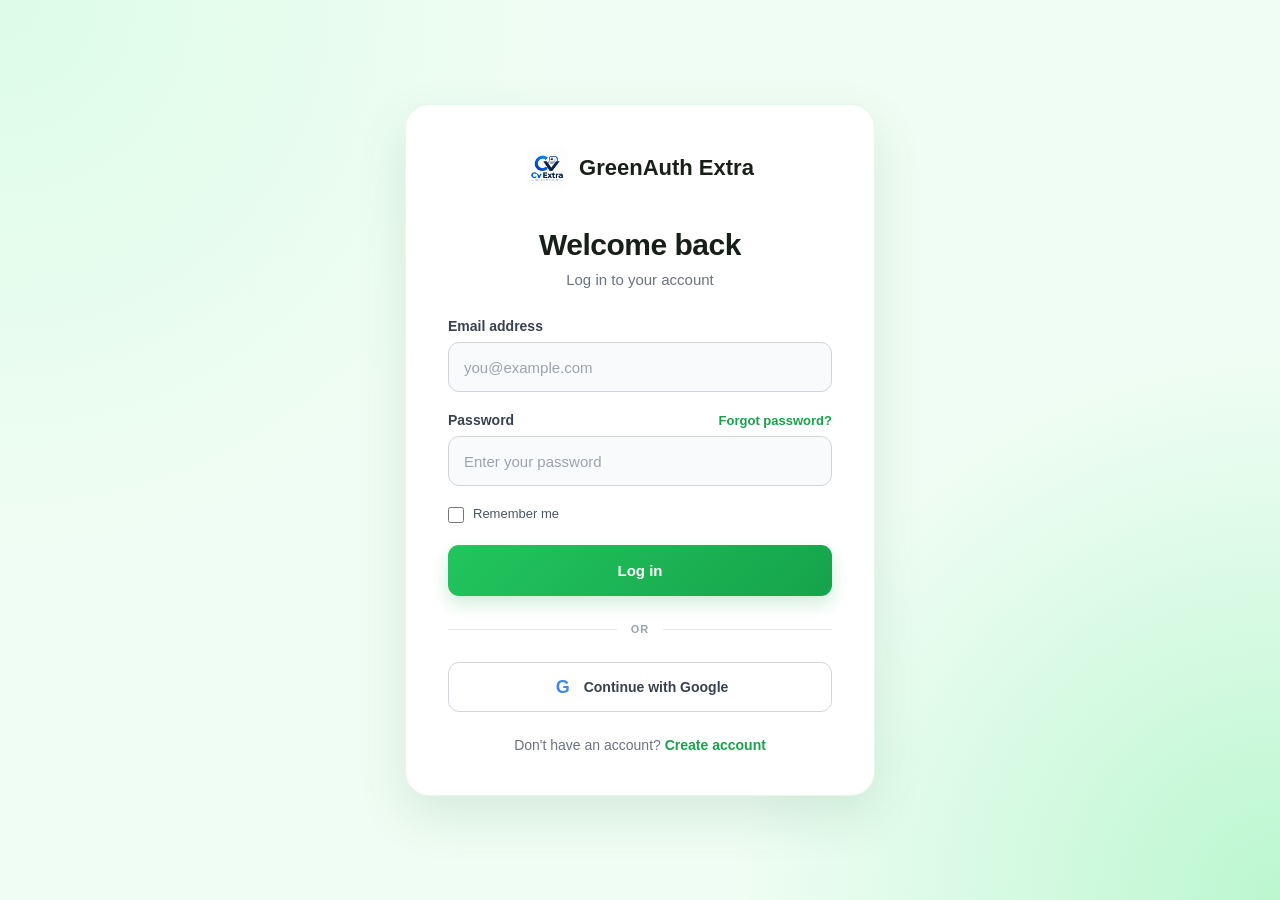
==== index.html @ e09586ba "Rename login.html to index.html" ====
<!DOCTYPE html>
<html lang="en">
<head>
    <meta charset="UTF-8">
    <meta name="viewport" content="width=device-width, initial-scale=1.0">
    <title>GreenAuth - Login</title>

    <link rel="stylesheet" href="login-style.css">

    <!-- Google Material Icons -->
    <link href="https://fonts.googleapis.com/icon?family=Material+Icons" rel="stylesheet">
</head>

<body>

    <main class="auth-container">

        <section class="auth-card">

            <!-- Logo -->
            <div class="logo">
            <img src="authlogo.png" alt="GreenAuth Logo" class="logo-icon">    
            
                <span>GreenAuth Extra</span>
            </div>

            <!-- Login -->
            <div class="form-section active" id="loginSection">

                <h1>Welcome back</h1>
                <p class="subtitle">Log in to your account</p>

                <form id="loginForm">

                    <div class="input-group">
                        <label for="loginEmail">Email address</label>
                        <input
                            type="email"
                            id="loginEmail"
                            placeholder="you@example.com"
                            required
                        >
                    </div>

                    <div class="input-group">
                        <div class="label-row">
                            <label for="loginPassword">Password</label>
                            <a href="#" class="forgot">Forgot password?</a>
                        </div>

                        <div class="password-wrapper">
                            <input
                                type="password"
                                id="loginPassword"
                                placeholder="Enter your password"
                                required
                            >

                            <button
                                type="button"
                                class="password-toggle"
                                onclick="togglePassword('loginPassword', this)"
                            >
                                
                            </button>
                        </div>
                    </div>

                    <div class="remember">
                        <label>
                            <input type="checkbox">
                            <span>Remember me</span>
                        </label>
                    </div>

                    <button type="submit" class="primary-btn">
                        Log in
                    </button>

                </form>

                <div class="divider">
                    <span>OR</span>
                </div>

                <button class="google-btn" onclick="googleLogin()">
                    <span class="google-icon">G</span>
                    Continue with Google
                </button>

                <p class="switch-text">
                    Don't have an account?
                    <button onclick="showSignup()">Create account</button>
                </p>

            </div>


            <!-- Sign Up -->
            <div class="form-section" id="signupSection">

                <h1>Create account</h1>
                <p class="subtitle">Join GreenAuth today</p>

                <form id="signupForm">

                    <div class="input-group">
                        <label for="signupName">Full name</label>
                        <input
                            type="text"
                            id="signupName"
                            placeholder="John Doe"
                            required
                        >
                    </div>

                    <div class="input-group">
                        <label for="signupEmail">Email address</label>
                        <input
                            type="email"
                            id="signupEmail"
                            placeholder="you@example.com"
                            required
                        >
                    </div>

                    <div class="input-group">
                        <label for="signupPassword">Password</label>

                        <div class="password-wrapper">
                            <input
                                type="password"
                                id="signupPassword"
                                placeholder="Create a password"
                                required
                            >

                            <button
                                type="button"
                                class="password-toggle"
                                onclick="togglePassword('signupPassword', this)"
                            >
                                <span class="material-icons">visibility</span>
                            </button>
                        </div>
                    </div>

                    <div class="input-group">
                        <label for="confirmPassword">Confirm password</label>

                        <div class="password-wrapper">
                            <input
                                type="password"
                                id="confirmPassword"
                                placeholder="Confirm your password"
                                required
                            >

                            <button
                                type="button"
                                class="password-toggle"
                                onclick="togglePassword('confirmPassword', this)"
                            >
                                <span class="material-icons">visibility</span>
                            </button>
                        </div>
                    </div>

                    <label class="terms">
                        <input type="checkbox" required>
                        <span>
                            I agree to the
                            <a href="#">Terms & Conditions</a>
                        </span>
                    </label>

                    <button type="submit" class="primary-btn">
                        Create account
                    </button>

                </form>

                <div class="divider">
                    <span>OR</span>
                </div>

                <button class="google-btn" onclick="googleLogin()">
                    <span class="google-icon">G</span>
                    Sign up with Google
                </button>

                <p class="switch-text">
                    Already have an account?
                    <button onclick="showLogin()">Log in</button>
                </p>

            </div>

        </section>

    </main>

    <script src="login.js"></script>

</body>
</html>
---- login-style.css ----
/* ========================================
   GreenAuth - Login & Signup Styles
   ======================================== */

* {
    margin: 0;
    padding: 0;
    box-sizing: border-box;
}

:root {
    --primary: #22c55e;
    --primary-dark: #16a34a;
    --primary-light: #dcfce7;

    --background: #f0fdf4;
    --card: #ffffff;

    --text: #172018;
    --text-light: #6b7280;
    --border: #d1d5db;

    --input-bg: #f9fafb;

    --danger: #ef4444;
    --shadow: 0 20px 50px rgba(22, 101, 52, 0.12);
}

/* ========================================
   Body
   ======================================== */

body {
    min-height: 100vh;
    font-family: -apple-system, BlinkMacSystemFont, "Segoe UI",
                 Roboto, Helvetica, Arial, sans-serif;

    background:
        radial-gradient(circle at top left, #dcfce7 0%, transparent 35%),
        radial-gradient(circle at bottom right, #bbf7d0 0%, transparent 35%),
        var(--background);

    color: var(--text);

    display: flex;
    align-items: center;
    justify-content: center;

    padding: 30px 20px;
}

/* ========================================
   Main Container
   ======================================== */

.auth-container {
    width: 100%;
    max-width: 470px;
}

/* ========================================
   Authentication Card
   ======================================== */

.auth-card {
    width: 100%;
    background: var(--card);

    border: 1px solid rgba(34, 197, 94, 0.12);
    border-radius: 24px;

    padding: 42px;

    box-shadow: var(--shadow);

    animation: cardAppear 0.5s ease;
}

@keyframes cardAppear {
    from {
        opacity: 0;
        transform: translateY(15px);
    }

    to {
        opacity: 1;
        transform: translateY(0);
    }
}

/* ========================================
   Logo
   ======================================== */

.logo {
    display: flex;
    align-items: center;
    justify-content: center;
    gap: 11px;

    margin-bottom: 38px;

    font-size: 22px;
    font-weight: 700;
    color: var(--text);
}

.logo-icon {
    width: 42px;
    height: 42px;

    object-fit: contain;

    border-radius: 11px;
}

/* ========================================
   Form Sections
   ======================================== */

.form-section {
    display: none;
}

.form-section.active {
    display: block;

    animation: sectionFade 0.3s ease;
}

@keyframes sectionFade {
    from {
        opacity: 0;
        transform: translateX(5px);
    }

    to {
        opacity: 1;
        transform: translateX(0);
    }
}

/* ========================================
   Headings
   ======================================== */

h1 {
    text-align: center;

    font-size: 30px;
    line-height: 1.2;
    font-weight: 700;

    margin-bottom: 8px;

    letter-spacing: -0.5px;
}

.subtitle {
    text-align: center;

    color: var(--text-light);

    font-size: 15px;

    margin-bottom: 30px;
}

/* ========================================
   Input Groups
   ======================================== */

.input-group {
    margin-bottom: 20px;
}

.input-group label {
    display: block;

    font-size: 14px;
    font-weight: 600;

    margin-bottom: 8px;

    color: #374151;
}

/* ========================================
   Label Row
   ======================================== */

.label-row {
    display: flex;
    align-items: center;
    justify-content: space-between;

    margin-bottom: 8px;
}

.label-row label {
    margin-bottom: 0;
}

.forgot {
    color: var(--primary-dark);

    font-size: 13px;
    font-weight: 600;

    text-decoration: none;

    transition: color 0.2s ease;
}

.forgot:hover {
    color: #15803d;
    text-decoration: underline;
}

/* ========================================
   Inputs
   ======================================== */

input[type="email"],
input[type="text"],
input[type="password"] {
    width: 100%;

    height: 50px;

    padding: 0 15px;

    background: var(--input-bg);

    border: 1px solid var(--border);
    border-radius: 11px;

    outline: none;

    color: var(--text);

    font-size: 15px;

    transition:
        border-color 0.2s ease,
        box-shadow 0.2s ease,
        background 0.2s ease;
}

input[type="email"]:focus,
input[type="text"]:focus,
input[type="password"]:focus {
    background: #ffffff;

    border-color: var(--primary);

    box-shadow: 0 0 0 4px rgba(34, 197, 94, 0.12);
}

input::placeholder {
    color: #9ca3af;
}

/* ========================================
   Password Input
   ======================================== */

.password-wrapper {
    position: relative;
}

.password-wrapper input {
    padding-right: 50px;
}

.password-toggle {
    position: absolute;

    right: 7px;
    top: 50%;

    transform: translateY(-50%);

    width: 38px;
    height: 38px;

    display: flex;
    align-items: center;
    justify-content: center;

    border: none;
    background: transparent;

    color: #6b7280;

    cursor: pointer;

    border-radius: 8px;

    transition:
        color 0.2s ease,
        background 0.2s ease;
}

.password-toggle:hover {
    color: var(--primary-dark);
    background: var(--primary-light);
}

.material-icons {
    font-size: 21px;
}

/* ========================================
   Remember Me
   ======================================== */

.remember {
    margin: 4px 0 22px;
}

.remember label,
.terms {
    display: flex;
    align-items: flex-start;
    gap: 9px;

    color: #4b5563;

    font-size: 13px;

    cursor: pointer;
}

.remember input,
.terms input {
    width: 16px;
    height: 16px;

    margin-top: 1px;

    accent-color: var(--primary);

    cursor: pointer;
}

/* ========================================
   Terms
   ======================================== */

.terms {
    margin: 2px 0 22px;
    line-height: 1.5;
}

.terms a {
    color: var(--primary-dark);

    font-weight: 600;

    text-decoration: none;
}

.terms a:hover {
    text-decoration: underline;
}

/* ========================================
   Primary Button
   ======================================== */

.primary-btn {
    width: 100%;

    height: 51px;

    border: none;
    border-radius: 11px;

    background: linear-gradient(
        135deg,
        var(--primary),
        var(--primary-dark)
    );

    color: white;

    font-size: 15px;
    font-weight: 700;

    cursor: pointer;

    box-shadow: 0 8px 18px rgba(22, 163, 74, 0.20);

    transition:
        transform 0.2s ease,
        box-shadow 0.2s ease,
        filter 0.2s ease;
}

.primary-btn:hover {
    transform: translateY(-1px);

    box-shadow: 0 10px 22px rgba(22, 163, 74, 0.28);

    filter: brightness(1.03);
}

.primary-btn:active {
    transform: translateY(0);
}

/* ========================================
   Divider
   ======================================== */

.divider {
    display: flex;
    align-items: center;

    gap: 14px;

    margin: 27px 0;
}

.divider::before,
.divider::after {
    content: "";

    flex: 1;

    height: 1px;

    background: #e5e7eb;
}

.divider span {
    color: #9ca3af;

    font-size: 11px;
    font-weight: 700;

    letter-spacing: 1px;
}

/* ========================================
   Google Button
   ======================================== */

.google-btn {
    width: 100%;
    height: 50px;

    display: flex;
    align-items: center;
    justify-content: center;

    gap: 10px;

    border: 1px solid #d1d5db;
    border-radius: 11px;

    background: #ffffff;

    color: #374151;

    font-size: 14px;
    font-weight: 600;

    cursor: pointer;

    transition:
        background 0.2s ease,
        border-color 0.2s ease,
        box-shadow 0.2s ease,
        transform 0.2s ease;
}

.google-btn:hover {
    background: #f9fafb;

    border-color: #9ca3af;

    box-shadow: 0 4px 12px rgba(0, 0, 0, 0.06);

    transform: translateY(-1px);
}

.google-btn:active {
    transform: translateY(0);
}

/* ========================================
   Google Icon
   ======================================== */

.google-icon {
    width: 22px;
    height: 22px;

    display: flex;
    align-items: center;
    justify-content: center;

    font-family: Arial, sans-serif;

    font-size: 18px;
    font-weight: 700;

    color: #4285f4;
}

/* ========================================
   Switch Login / Signup
   ======================================== */

.switch-text {
    text-align: center;

    margin-top: 25px;

    color: var(--text-light);

    font-size: 14px;
}

.switch-text button {
    border: none;
    background: transparent;

    color: var(--primary-dark);

    font-size: inherit;
    font-weight: 700;

    cursor: pointer;

    padding: 0;
}

.switch-text button:hover {
    text-decoration: underline;
}

/* ========================================
   Validation
   ======================================== */

input:invalid:not(:placeholder-shown) {
    border-color: #fca5a5;
}

input:valid:not(:placeholder-shown) {
    /* Keeps valid fields neutral until interaction */
}

/* ========================================
   Responsive Design
   ======================================== */

@media (max-width: 520px) {

    body {
        padding: 20px 14px;
    }

    .auth-card {
        padding: 32px 24px;

        border-radius: 20px;
    }

    .logo {
        margin-bottom: 30px;
    }

    h1 {
        font-size: 26px;
    }

    .subtitle {
        margin-bottom: 25px;
    }
}

@media (max-width: 360px) {

    .auth-card {
        padding: 28px 18px;
    }

    h1 {
        font-size: 24px;
    }

    .logo {
        font-size: 19px;
    }

    .logo-icon {
        width: 36px;
        height: 36px;
    }
}

/* ========================================
   Accessibility
   ======================================== */

button:focus-visible,
a:focus-visible,
input:focus-visible {
    outline: 3px solid rgba(34, 197, 94, 0.35);
    outline-offset: 2px;
}

/* ========================================
   Reduced Motion
   ======================================== */

@media (prefers-reduced-motion: reduce) {
    *,
    *::before,
    *::after {
        animation-duration: 0.01ms !important;
        animation-iteration-count: 1 !important;
        transition-duration: 0.01ms !important;
    }
}
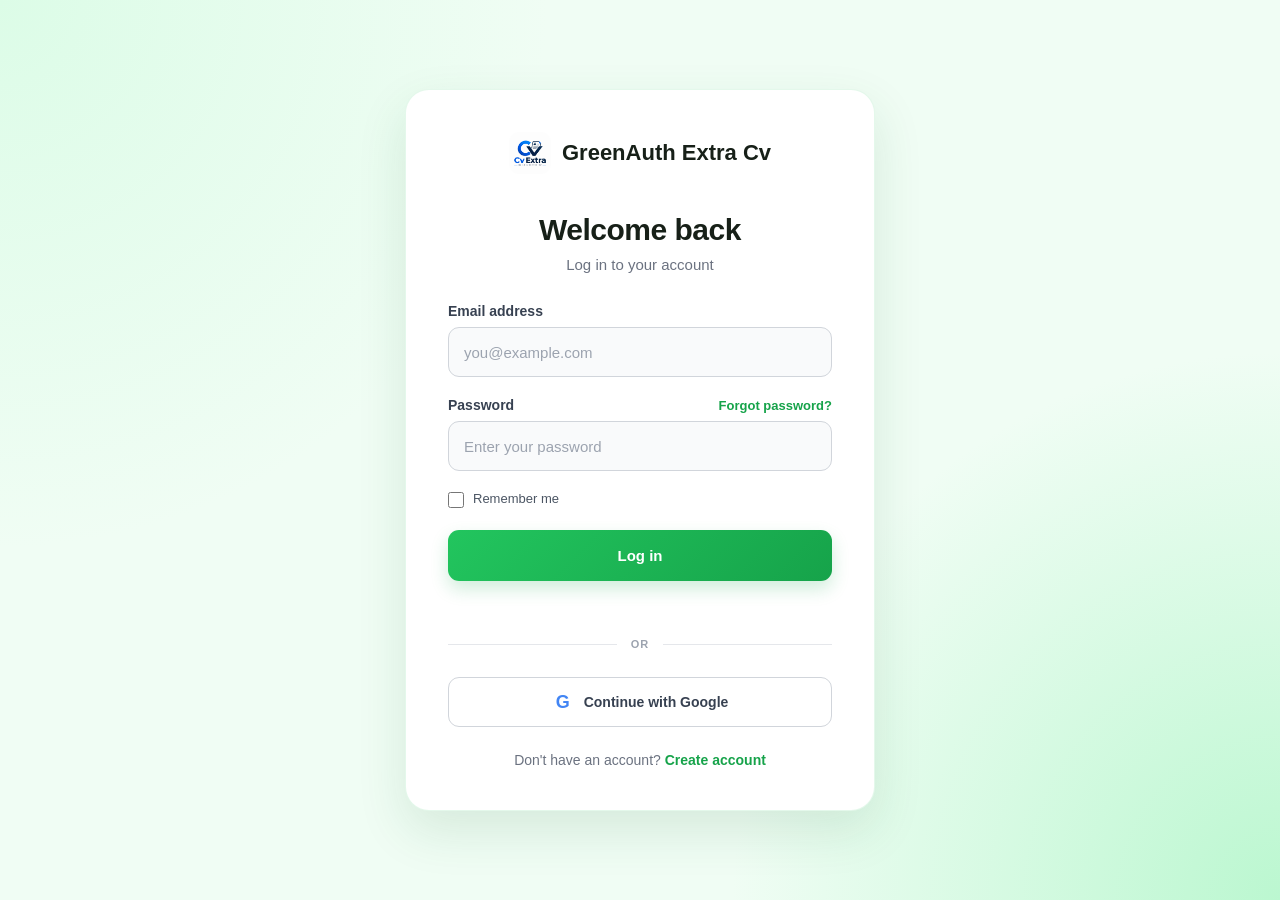
==== commit 189a5e43: "Update index, login style and login js" ====
--- a/index.html
+++ b/index.html
@@ -21,7 +21,7 @@
             <div class="logo">
             <img src="authlogo.png" alt="GreenAuth Logo" class="logo-icon">    
             
-                <span>GreenAuth Extra</span>
+                <span>GreenAuth Extra Cv</span>
             </div>
 
             <!-- Login -->
@@ -77,6 +77,8 @@
                         Log in
                     </button>
 
+                    <p id="loginStatus" class="login-status" role="status" aria-live="polite"></p>
+
                 </form>
 
                 <div class="divider">
@@ -203,4 +205,4 @@
     <script src="login.js"></script>
 
 </body>
-</html>
+</html>
--- a/login-style.css
+++ b/login-style.css
@@ -408,6 +408,27 @@
 
 .primary-btn:active {
     transform: translateY(0);
+}
+
+/* ========================================
+   Login Status Message
+   ======================================== */
+
+.login-status {
+    min-height: 20px;
+    margin-top: 10px;
+    margin-bottom: 0;
+    text-align: center;
+    font-size: 14px;
+    font-weight: 600;
+}
+
+.login-status.success {
+    color: var(--primary-dark);
+}
+
+.login-status.error {
+    color: var(--danger);
 }
 
 /* ========================================
